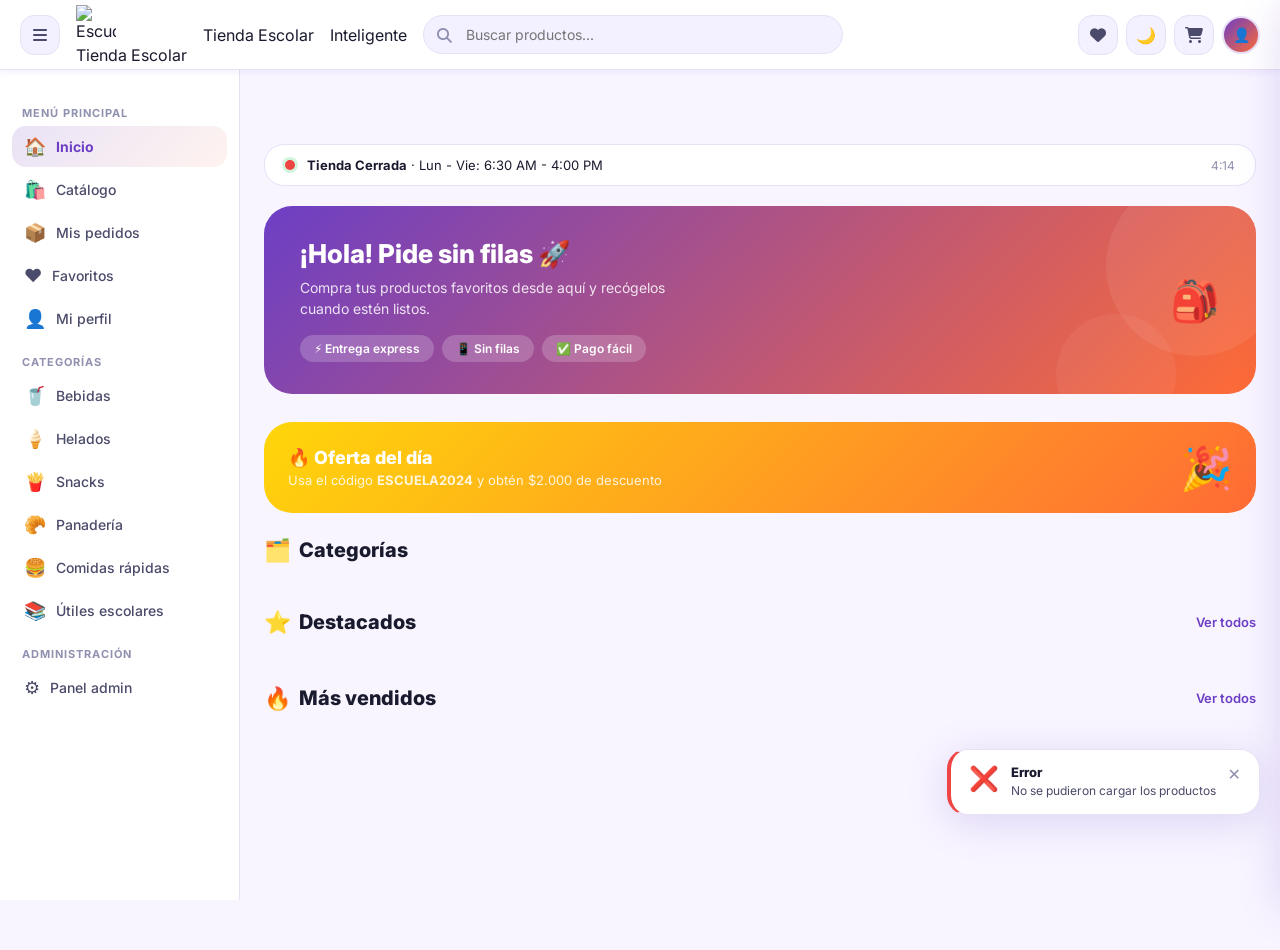
==== index.html @ 8b541bfa "logo" ====
<!DOCTYPE html>
<html lang="es" data-theme="light">
<head>
  <meta charset="UTF-8">
  <meta name="viewport" content="width=device-width, initial-scale=1.0, maximum-scale=1.0">
  <!-- Imagen del logo y el título en la página -->
  <div style="display: flex; align-items: center; gap: 10px;">
    <img src="https://encrypted-tbn0.gstatic.com/images?q=tbn:ANd9GcT8pItAChjYKH1X-4SoTIU0Hkp2IvSZKkjf7-BfWijtH3ApeYAh5SP6_Mg&s=10" alt="Logo Tienda Escolar Inteligente IUC" width="50" height="50">
    <h1>Tienda Escolar Inteligente</h1>
  </div>
  <meta name="description" content="Tienda escolar digital - Compra sin filas desde tu celular o computadora">
  <meta name="theme-color" content="#6c3fc5">
  <meta name="apple-mobile-web-app-capable" content="yes">
  <meta name="apple-mobile-web-app-status-bar-style" content="black-translucent">
  <!-- Fonts -->
  <link rel="preconnect" href="https://fonts.googleapis.com">
  <link href="https://fonts.googleapis.com/css2?family=Inter:wght@400;500;600;700;800;900&display=swap" rel="stylesheet">
  <!-- Icons -->
  <link rel="stylesheet" href="https://cdn.jsdelivr.net/npm/@fortawesome/fontawesome-free@6.4.0/css/all.min.css">
  <!-- Styles -->
  <link rel="stylesheet" href="css/style.css">
</head>
<body>

<!-- ===== TOPBAR ===== -->
<header class="topbar" id="topbar">
  <button class="btn-icon menu-btn" id="menuBtn" title="Menú" aria-label="Abrir menú">
    <i class="fas fa-bars"></i>
  </button>

 <div class="logo-container">
    <img src="img/escudo.png" alt="Escudo Instituto Universitario Manizales" class="logo-icon" style="width: 40px; height: 40px; object-fit: contain;">
    <span class="brand-title">Tienda Escolar</span>
</div>
      <div class="logo-text">Tienda Escolar</div>
      <div class="logo-sub">Inteligente</div>
    </div>
  </div>

  <div class="search-bar">
    <i class="fas fa-search search-icon"></i>
    <input type="text" id="searchInput" placeholder="Buscar productos..." autocomplete="off">
  </div>

  <div class="topbar-actions">
    <button class="btn-icon" id="favBtn" title="Favoritos" onclick="showSection('favorites')">
      <i class="fas fa-heart"></i>
    </button>
    <button class="btn-icon theme-toggle" id="themeToggle" title="Cambiar tema">
      <span class="theme-icon">🌙</span>
    </button>
    <button class="btn-icon cart-icon" id="cartBtn" title="Carrito">
      <i class="fas fa-shopping-cart"></i>
      <span class="badge" id="cartBadge" style="display:none">0</span>
    </button>
    <div class="user-avatar" id="userAvatar" onclick="showSection('profile')" title="Mi perfil">
      <span id="userAvatarText">👤</span>
    </div>
  </div>
</header>

<!-- ===== SIDEBAR ===== -->
<aside class="sidebar" id="sidebar">
  <div class="sidebar-section-title">Menú principal</div>

  <div class="sidebar-item active" data-section="home" onclick="showSection('home')">
    <span class="item-icon">🏠</span> Inicio
  </div>
  <div class="sidebar-item" data-section="catalog" onclick="showSection('catalog')">
    <span class="item-icon">🛍️</span> Catálogo
  </div>
  <div class="sidebar-item" data-section="orders" onclick="showSection('orders')">
    <span class="item-icon">📦</span> Mis pedidos
    <span class="item-count" id="ordersCount" style="display:none">0</span>
  </div>
  <div class="sidebar-item" data-section="favorites" onclick="showSection('favorites')">
    <span class="item-icon">❤️</span> Favoritos
  </div>
  <div class="sidebar-item" data-section="profile" onclick="showSection('profile')">
    <span class="item-icon">👤</span> Mi perfil
  </div>

  <div class="sidebar-section-title">Categorías</div>

  <div class="sidebar-item" onclick="filterByCategory('Bebidas')">
    <span class="item-icon">🥤</span> Bebidas
  </div>
  <div class="sidebar-item" onclick="filterByCategory('Helados')">
    <span class="item-icon">🍦</span> Helados
  </div>
  <div class="sidebar-item" onclick="filterByCategory('Snacks')">
    <span class="item-icon">🍟</span> Snacks
  </div>
  <div class="sidebar-item" onclick="filterByCategory('Panadería')">
    <span class="item-icon">🥐</span> Panadería
  </div>
  <div class="sidebar-item" onclick="filterByCategory('Comidas rápidas')">
    <span class="item-icon">🍔</span> Comidas rápidas
  </div>
  <div class="sidebar-item" onclick="filterByCategory('Útiles escolares')">
    <span class="item-icon">📚</span> Útiles escolares
  </div>

  <div class="sidebar-section-title">Administración</div>
  <div class="sidebar-item" onclick="window.open('admin.html','_blank')">
    <span class="item-icon">⚙️</span> Panel admin
  </div>
</aside>

<!-- ===== CART OVERLAY + DRAWER ===== -->
<div class="cart-overlay" id="cartOverlay" onclick="toggleCart(false)"></div>
<aside class="cart-drawer" id="cartDrawer">
  <div class="cart-header">
    <h2>🛒 Mi Carrito</h2>
    <button class="btn btn-ghost btn-sm" onclick="toggleCart(false)">✕</button>
  </div>
  <div class="cart-items-list" id="cartItemsList">
    <div class="empty-state" style="padding:40px 20px">
      <div class="empty-state-icon">🛒</div>
      <h3>Tu carrito está vacío</h3>
      <p>Agrega productos para comenzar</p>
    </div>
  </div>
  <div class="cart-footer">
    <div class="cart-coupon-row">
      <input type="text" id="couponInput" placeholder="Código de descuento..." maxlength="20">
      <button class="btn btn-outline btn-sm" onclick="applyCoupon()">Aplicar</button>
    </div>
    <div class="cart-totals" id="cartTotals">
      <div class="cart-total-row"><span>Subtotal</span><span id="cartSubtotal">$0</span></div>
      <div class="cart-total-row" id="discountRow" style="display:none; color:var(--success)"><span>Descuento</span><span id="cartDiscount">-$0</span></div>
      <div class="cart-total-row total"><span>Total</span><span id="cartTotal">$0</span></div>
    </div>
    <button class="btn btn-primary btn-full" id="checkoutBtn" onclick="openCheckout()" disabled>
      <i class="fas fa-lock"></i> Realizar pedido
    </button>
    <button class="btn btn-ghost btn-sm btn-full" style="margin-top:8px" onclick="clearCart()">
      Vaciar carrito
    </button>
  </div>
</aside>

<!-- ===== MAIN CONTENT ===== -->
<div class="app-layout">
  <main class="main-content" id="mainContent">

    <!-- ====== SECCIÓN: INICIO ====== -->
    <section class="page-section active" id="section-home">

      <!-- Store hours -->
      <div class="store-hours-bar" id="storeHoursBar">
        <div class="store-open-dot"></div>
        <div>
          <strong>Tienda Abierta</strong> · Lun - Vie: 6:30 AM - 4:00 PM
        </div>
        <div style="margin-left:auto; font-size:12px; color:var(--text-muted)" id="timeDisplay"></div>
      </div>

      <!-- Hero -->
      <div class="hero-banner">
        <div class="hero-text">
          <h1>¡Hola! Pide sin filas 🚀</h1>
          <p>Compra tus productos favoritos desde aquí y recógelos cuando estén listos.</p>
          <div class="hero-store-info">
            <div class="hero-chip">⚡ Entrega express</div>
            <div class="hero-chip">📱 Sin filas</div>
            <div class="hero-chip">✅ Pago fácil</div>
          </div>
        </div>
        <div class="hero-emoji">🎒</div>
      </div>

      <!-- Promo Banner -->
      <div class="promo-banner" id="promoBanner">
        <div class="promo-text">
          <h3>🔥 Oferta del día</h3>
          <p>Usa el código <strong>ESCUELA2024</strong> y obtén $2.000 de descuento</p>
        </div>
        <div class="promo-emoji">🎉</div>
      </div>

      <!-- Categorías rápidas -->
      <div class="section-header">
        <h2 class="section-title"><span>🗂️</span> Categorías</h2>
      </div>
      <div class="categories-scroll" id="homeCategories"></div>

      <!-- Destacados -->
      <div class="section-header">
        <h2 class="section-title"><span>⭐</span> Destacados</h2>
        <span class="section-link" onclick="showSection('catalog')">Ver todos</span>
      </div>
      <div class="products-grid" id="featuredGrid"></div>

      <!-- Más vendidos -->
      <div class="section-header">
        <h2 class="section-title"><span>🔥</span> Más vendidos</h2>
        <span class="section-link" onclick="showSection('catalog')">Ver todos</span>
      </div>
      <div class="products-grid" id="topSalesGrid"></div>

    </section>

    <!-- ====== SECCIÓN: CATÁLOGO ====== -->
    <section class="page-section" id="section-catalog">
      <div class="section-header">
        <h2 class="section-title"><span>🛍️</span> Todos los productos</h2>
        <select id="sortSelect" class="form-control" style="width:auto;font-size:13px;padding:7px 12px">
          <option value="default">Ordenar por</option>
          <option value="price-asc">Precio: menor a mayor</option>
          <option value="price-desc">Precio: mayor a menor</option>
          <option value="rating">Mejor valorados</option>
          <option value="sales">Más vendidos</option>
        </select>
      </div>
      <div class="categories-scroll" id="catalogCategories"></div>
      <div class="products-grid" id="catalogGrid"></div>
      <div id="catalogEmpty" style="display:none">
        <div class="empty-state">
          <div class="empty-state-icon">🔍</div>
          <h3>No se encontraron productos</h3>
          <p>Intenta con otra búsqueda o categoría</p>
        </div>
      </div>
    </section>

    <!-- ====== SECCIÓN: MIS PEDIDOS ====== -->
    <section class="page-section" id="section-orders">
      <div class="section-header">
        <h2 class="section-title"><span>📦</span> Mis pedidos</h2>
        <button class="btn btn-ghost btn-sm" onclick="loadOrders()">
          <i class="fas fa-sync-alt"></i> Actualizar
        </button>
      </div>
      <div class="tabs">
        <button class="tab-btn active" data-filter="all" onclick="filterOrders('all', this)">Todos</button>
        <button class="tab-btn" data-filter="received" onclick="filterOrders('received', this)">Recibidos</button>
        <button class="tab-btn" data-filter="preparing" onclick="filterOrders('preparing', this)">Preparando</button>
        <button class="tab-btn" data-filter="ready" onclick="filterOrders('ready', this)">Listos</button>
        <button class="tab-btn" data-filter="delivered" onclick="filterOrders('delivered', this)">Entregados</button>
      </div>
      <div id="ordersList"></div>
    </section>

    <!-- ====== SECCIÓN: FAVORITOS ====== -->
    <section class="page-section" id="section-favorites">
      <div class="section-header">
        <h2 class="section-title"><span>❤️</span> Mis favoritos</h2>
      </div>
      <div class="products-grid" id="favoritesGrid"></div>
      <div id="favoritesEmpty" style="display:none">
        <div class="empty-state">
          <div class="empty-state-icon">💔</div>
          <h3>Sin favoritos aún</h3>
          <p>Toca el ❤️ en los productos para guardarlos</p>
        </div>
      </div>
    </section>

    <!-- ====== SECCIÓN: PERFIL ====== -->
    <section class="page-section" id="section-profile">
      <div style="max-width:500px;margin:0 auto">
        <div style="text-align:center;padding:32px 0 24px">
          <div style="width:80px;height:80px;border-radius:50%;background:linear-gradient(135deg,var(--primary),var(--secondary));display:flex;align-items:center;justify-content:center;font-size:36px;margin:0 auto 16px;box-shadow:var(--shadow-lg)">
            <span id="profileAvatarBig">👤</span>
          </div>
          <h2 id="profileName" style="font-size:22px;font-weight:800;margin-bottom:4px">Usuario</h2>
          <p id="profileEmail" style="color:var(--text-muted);font-size:14px">usuario@colegio.edu.co</p>
          <div style="display:flex;gap:8px;justify-content:center;margin-top:12px">
            <div style="background:var(--bg-card);border:1.5px solid var(--border);border-radius:var(--radius-md);padding:10px 20px;text-align:center">
              <div style="font-size:20px;font-weight:800;color:var(--primary)" id="profileTotalOrders">0</div>
              <div style="font-size:11px;color:var(--text-muted)">Pedidos</div>
            </div>
            <div style="background:var(--bg-card);border:1.5px solid var(--border);border-radius:var(--radius-md);padding:10px 20px;text-align:center">
              <div style="font-size:20px;font-weight:800;color:var(--secondary)" id="profileFavCount">0</div>
              <div style="font-size:11px;color:var(--text-muted)">Favoritos</div>
            </div>
          </div>
        </div>

        <div style="background:var(--bg-card);border:1.5px solid var(--border);border-radius:var(--radius-lg);padding:20px;margin-bottom:16px">
          <h3 style="font-size:15px;font-weight:700;margin-bottom:16px">✏️ Editar perfil</h3>
          <div class="form-group">
            <label class="form-label">Nombre completo</label>
            <input class="form-control" id="editName" type="text" placeholder="Tu nombre">
          </div>
          <div class="form-group">
            <label class="form-label">Correo electrónico</label>
            <input class="form-control" id="editEmail" type="email" placeholder="correo@colegio.edu.co">
          </div>
          <div class="form-group">
            <label class="form-label">ID Estudiantil</label>
            <input class="form-control" id="editStudentId" type="text" placeholder="Número de identificación">
          </div>
          <button class="btn btn-primary btn-full" onclick="saveProfile()">Guardar cambios</button>
        </div>

        <button class="btn btn-ghost btn-full" onclick="openLogin()">
          <i class="fas fa-sign-in-alt"></i> Iniciar sesión / Registrarse
        </button>
      </div>
    </section>

  </main>
</div>

<!-- ===== BOTTOM NAVIGATION ===== -->
<nav class="bottom-nav">
  <div class="bottom-nav-inner">
    <div class="bottom-nav-item active" data-section="home" onclick="showSection('home')">
      <span class="bottom-nav-icon">🏠</span>
      <span class="bottom-nav-label">Inicio</span>
    </div>
    <div class="bottom-nav-item" data-section="catalog" onclick="showSection('catalog')">
      <span class="bottom-nav-icon">🛍️</span>
      <span class="bottom-nav-label">Catálogo</span>
    </div>
    <div class="bottom-nav-item" onclick="toggleCart(true)" style="position:relative">
      <span class="bottom-nav-icon">🛒</span>
      <span class="bottom-nav-label">Carrito</span>
      <span class="bottom-nav-badge" id="bottomCartBadge" style="display:none">0</span>
    </div>
    <div class="bottom-nav-item" data-section="orders" onclick="showSection('orders')">
      <span class="bottom-nav-icon">📦</span>
      <span class="bottom-nav-label">Pedidos</span>
    </div>
    <div class="bottom-nav-item" data-section="profile" onclick="showSection('profile')">
      <span class="bottom-nav-icon">👤</span>
      <span class="bottom-nav-label">Perfil</span>
    </div>
  </div>
</nav>

<!-- ===== MODAL: DETALLE DE PRODUCTO ===== -->
<div class="modal-overlay" id="productModal">
  <div class="modal" id="productModalContent">
    <div class="modal-header">
      <div></div>
      <button class="btn btn-ghost btn-sm" onclick="closeProductModal()">✕</button>
    </div>
    <div class="modal-body">
      <div class="product-detail-img" id="modalProductImg"></div>
      <div style="display:flex;align-items:center;justify-content:space-between;margin-bottom:6px">
        <span id="modalSubcat" style="font-size:11px;font-weight:700;color:var(--primary);text-transform:uppercase;letter-spacing:0.5px"></span>
        <div class="product-rating">
          <span class="stars" id="modalStars"></span>
          <span class="rating-num" id="modalRatingNum"></span>
        </div>
      </div>
      <h2 id="modalProductName" style="font-size:22px;font-weight:800;margin-bottom:8px"></h2>
      <p id="modalProductDesc" style="color:var(--text-secondary);font-size:14px;line-height:1.5;margin-bottom:12px"></p>
      <div style="display:flex;align-items:center;justify-content:space-between;margin-bottom:12px">
        <span id="modalProductPrice" style="font-size:26px;font-weight:800;color:var(--primary)"></span>
        <span id="modalStockInfo" style="font-size:12px;color:var(--text-muted)"></span>
      </div>
      <!-- Comentarios / valoración -->
      <div style="background:var(--bg-input);border-radius:var(--radius-md);padding:12px;margin-bottom:16px">
        <div style="font-size:12px;font-weight:700;color:var(--text-secondary);margin-bottom:8px">⭐ Valoraciones de clientes</div>
        <div id="modalReviews" style="font-size:12px;color:var(--text-muted)">Cargando reseñas...</div>
      </div>
      <div class="qty-control-lg">
        <button class="qty-btn-lg" onclick="changeModalQty(-1)">−</button>
        <span class="qty-display" id="modalQty">1</span>
        <button class="qty-btn-lg" onclick="changeModalQty(1)">+</button>
      </div>
      <div style="display:flex;gap:10px">
        <button class="btn btn-outline" id="modalFavBtn" onclick="toggleFavModal()">❤️ Favorito</button>
        <button class="btn btn-primary" style="flex:1" id="modalAddBtn" onclick="addToCartFromModal()">
          <i class="fas fa-cart-plus"></i> Agregar al carrito
        </button>
      </div>
    </div>
  </div>
</div>

<!-- ===== MODAL: CHECKOUT ===== -->
<div class="modal-overlay" id="checkoutModal">
  <div class="modal">
    <div class="modal-header">
      <h2>🧾 Realizar pedido</h2>
      <button class="btn btn-ghost btn-sm" onclick="closeModal('checkoutModal')">✕</button>
    </div>
    <div class="modal-body">
      <div id="checkoutStep1">
        <h3 style="font-size:15px;font-weight:700;margin-bottom:14px">📋 Resumen del pedido</h3>
        <div id="checkoutItemsPreview" style="background:var(--bg-input);border-radius:var(--radius-md);padding:14px;margin-bottom:14px;font-size:13px"></div>
        <div style="display:flex;justify-content:space-between;font-size:16px;font-weight:800;margin-bottom:14px">
          <span>Total a pagar:</span>
          <span style="color:var(--primary)" id="checkoutTotal"></span>
        </div>
        <div class="form-group">
          <label class="form-label">📝 Notas adicionales (opcional)</label>
          <textarea class="form-control" id="orderNotes" rows="2" placeholder="Ej: Sin salsa, por favor..."></textarea>
        </div>
        <h3 style="font-size:15px;font-weight:700;margin:14px 0 10px">💳 Método de pago</h3>
        <div class="payment-methods" id="paymentMethods">
          <button class="payment-method-btn active" data-method="qr-nequi" onclick="selectPayment(this)">📱 Nequi</button>
          <button class="payment-method-btn" data-method="qr-daviplata" onclick="selectPayment(this)">💜 Daviplata</button>
          <button class="payment-method-btn" data-method="qr-bancolombia" onclick="selectPayment(this)">🟡 Bancolombia</button>
          <button class="payment-method-btn" data-method="efectivo" onclick="selectPayment(this)">💵 Efectivo</button>
        </div>
        <button class="btn btn-primary btn-full" style="margin-top:16px" onclick="goToPayment()">
          Continuar al pago <i class="fas fa-arrow-right"></i>
        </button>
      </div>

      <!-- PASO 2: QR + COMPROBANTE AUTOMÁTICO -->
      <div id="checkoutStep2" style="display:none">
        <div class="qr-container">
          <h3 style="font-size:17px;font-weight:800;margin-bottom:4px">🏪 Tienda Escolar Inteligente</h3>
          <p style="font-size:13px;color:var(--text-muted);margin-bottom:10px">Escanea el código para pagar</p>

          <!-- QR -->
          <div class="qr-code-placeholder" id="qrCodeDisplay"></div>
          <div id="qrPaymentName" style="font-size:15px;font-weight:800;color:var(--primary);margin:6px 0 2px"></div>
          <div id="qrTotalDisplay" style="font-size:26px;font-weight:900;color:var(--text-primary);margin-bottom:10px"></div>

          <!-- Instrucciones paso a paso -->
          <div style="background:var(--bg-input);border-radius:var(--radius-md);padding:12px 14px;font-size:12px;color:var(--text-secondary);margin-bottom:14px;text-align:left;line-height:1.8">
            <strong style="color:var(--text-primary)">¿Cómo pagar?</strong><br>
            <span style="color:var(--primary)">①</span> Abre tu app (Nequi / Daviplata / Bancolombia)<br>
            <span style="color:var(--primary)">②</span> Escanea el QR y confirma el valor exacto<br>
            <span style="color:var(--primary)">③</span> Haz clic en <strong>"Generar comprobante"</strong> abajo<br>
            <span style="color:var(--primary)">④</span> Descarga o muéstrale el comprobante al vendedor
          </div>

          <!-- Área del comprobante generado -->
          <div id="voucherArea" style="display:none;margin-bottom:14px">
            <div style="font-size:12px;font-weight:700;color:var(--text-secondary);margin-bottom:8px;text-align:left">
              📄 Tu comprobante de pago:
            </div>
            <canvas id="voucherCanvas" style="width:100%;border-radius:12px;border:2px solid var(--primary);box-shadow:var(--shadow-md)"></canvas>
            <div style="display:flex;gap:8px;margin-top:10px">
              <button class="btn btn-outline btn-sm" style="flex:1" onclick="downloadVoucher()">
                ⬇️ Descargar
              </button>
              <button class="btn btn-ghost btn-sm" style="flex:1" onclick="shareVoucher()">
                📤 Compartir
              </button>
            </div>
            <!-- Check verde de comprobante listo -->
            <div style="background:#d4edda;border-radius:var(--radius-md);padding:10px 14px;margin-top:10px;display:flex;align-items:center;gap:8px;font-size:13px;font-weight:700;color:#155724">
              ✅ Comprobante generado y enviado al administrador
            </div>
          </div>

          <!-- Botón generar comprobante -->
          <button class="btn btn-secondary btn-full" id="generateVoucherBtn" onclick="generateVoucher()" style="margin-bottom:10px">
            🧾 Generar comprobante de pago
          </button>

          <!-- Opción: subir imagen propia -->
          <details style="font-size:12px;color:var(--text-muted);margin-bottom:4px">
            <summary style="cursor:pointer;font-weight:600;color:var(--text-secondary)">📷 ¿Prefieres subir tu propio comprobante?</summary>
            <div style="margin-top:8px">
              <input type="file" class="form-control" id="paymentProofFile" accept="image/*" style="font-size:12px" onchange="previewUploadedProof(this)">
              <div id="uploadedProofPreview" style="margin-top:8px;display:none">
                <img id="uploadedProofImg" style="width:100%;border-radius:8px;border:1.5px solid var(--border)" alt="Comprobante">
              </div>
            </div>
          </details>
        </div>

        <div style="display:flex;gap:10px;margin-top:6px">
          <button class="btn btn-ghost" onclick="backToStep1()">← Volver</button>
          <button class="btn btn-primary" style="flex:1" id="confirmOrderBtn" onclick="placeOrder()">
            ✅ Confirmar pedido
          </button>
        </div>
      </div>
    </div>
  </div>
</div>

<!-- ===== MODAL: PEDIDO CONFIRMADO ===== -->
<div class="modal-overlay" id="orderConfirmedModal">
  <div class="modal">
    <div class="modal-body" style="text-align:center;padding:36px 24px">
      <div style="font-size:70px;margin-bottom:16px;animation:float 3s ease-in-out infinite">🎉</div>
      <h2 style="font-size:24px;font-weight:900;margin-bottom:8px">¡Pedido realizado!</h2>
      <p style="color:var(--text-secondary);margin-bottom:20px;line-height:1.5">
        Tu pedido ha sido recibido. Te avisaremos cuando esté listo.
      </p>
      <div style="background:linear-gradient(135deg,var(--primary),var(--secondary));color:white;border-radius:var(--radius-lg);padding:20px;margin-bottom:20px">
        <div style="font-size:12px;opacity:0.8;margin-bottom:4px">Número de pedido</div>
        <div style="font-size:28px;font-weight:900" id="confirmedOrderNum">#0001</div>
        <div style="font-size:13px;opacity:0.85;margin-top:8px" id="confirmedOrderTime">Tiempo estimado: 15 min</div>
      </div>
      <div class="order-status-bar">
        <div class="status-step active">
          <div class="step-dot">🟡</div>
          <div class="step-label">Recibido</div>
        </div>
        <div class="status-step">
          <div class="step-dot">🟠</div>
          <div class="step-label">Preparando</div>
        </div>
        <div class="status-step">
          <div class="step-dot">🟢</div>
          <div class="step-label">Listo</div>
        </div>
        <div class="status-step">
          <div class="step-dot">✅</div>
          <div class="step-label">Entregado</div>
        </div>
      </div>
      <button class="btn btn-primary btn-full" onclick="closeModal('orderConfirmedModal'); showSection('orders')">
        Ver mis pedidos
      </button>
    </div>
  </div>
</div>

<!-- ===== MODAL: LOGIN ===== -->
<div class="modal-overlay" id="loginModal">
  <div class="modal">
    <div class="modal-header">
      <h2>🔐 Iniciar sesión</h2>
      <button class="btn btn-ghost btn-sm" onclick="closeModal('loginModal')">✕</button>
    </div>
    <div class="modal-body">
      <div class="tabs">
        <button class="tab-btn active" onclick="switchLoginTab('login', this)">Iniciar sesión</button>
        <button class="tab-btn" onclick="switchLoginTab('register', this)">Registrarse</button>
      </div>

      <div id="loginForm">
        <form onsubmit="event.preventDefault(); doLogin()">
        <div class="form-group">
          <label class="form-label">📧 Correo electrónico</label>
          <input class="form-control" id="loginEmail" type="email" placeholder="correo@colegio.edu.co" autocomplete="email">
        </div>
        <div class="form-group">
          <label class="form-label">🔑 Contraseña</label>
          <input class="form-control" id="loginPassword" type="password" placeholder="••••••••" autocomplete="current-password">
        </div>
        <button type="submit" class="btn btn-primary btn-full" style="margin-bottom:10px">
          <i class="fas fa-sign-in-alt"></i> Ingresar
        </button>
        <button class="btn btn-ghost btn-full" onclick="loginWithGoogle()">
          <span>🌐</span> Continuar con Google
        </button>
        <div style="text-align:center;margin-top:10px;font-size:13px;color:var(--text-muted)">
          <span onclick="showForgotPassword()" style="cursor:pointer;color:var(--primary)">¿Olvidaste tu contraseña?</span>
        </div>
        </form>
      </div>

      <div id="registerForm" style="display:none">
        <form onsubmit="event.preventDefault(); doRegister()">
        <div class="form-group">
          <label class="form-label">👤 Nombre completo</label>
          <input class="form-control" id="regName" type="text" placeholder="Tu nombre completo" autocomplete="name">
        </div>
        <div class="form-group">
          <label class="form-label">📧 Correo electrónico</label>
          <input class="form-control" id="regEmail" type="email" placeholder="correo@colegio.edu.co" autocomplete="email">
        </div>
        <div class="form-group">
          <label class="form-label">🆔 ID Estudiantil</label>
          <input class="form-control" id="regStudentId" type="text" placeholder="Número de identificación" autocomplete="off">
        </div>
        <div class="form-group">
          <label class="form-label">🎭 Rol</label>
          <select class="form-control" id="regRole">
            <option value="student">Estudiante</option>
            <option value="teacher">Profesor</option>
            <option value="staff">Personal</option>
          </select>
        </div>
        <div class="form-group">
          <label class="form-label">🔑 Contraseña</label>
          <input class="form-control" id="regPassword" type="password" placeholder="Mínimo 6 caracteres" autocomplete="new-password">
        </div>
        <button type="submit" class="btn btn-secondary btn-full">
          <i class="fas fa-user-plus"></i> Crear cuenta
        </button>
        </form>
      </div>
    </div>
  </div>
</div>

<!-- ===== MODAL: NOTIFICACIÓN PEDIDO LISTO ===== -->
<div class="modal-overlay" id="orderReadyModal">
  <div class="modal" style="background:transparent;box-shadow:none;max-width:360px">
    <div class="notif-order-modal order-ready-pulse">
      <div class="notif-icon">🎉</div>
      <h2>¡Tu pedido está listo!</h2>
      <p id="orderReadyMessage">Hola. Tu pedido ya está listo para recoger en la tienda escolar. ¡Gracias por tu compra!</p>
      <button class="btn" style="background:white;color:var(--primary);font-weight:800;width:100%" onclick="closeModal('orderReadyModal')">
        ¡Entendido! 🚀
      </button>
    </div>
  </div>
</div>

<!-- ===== TOAST CONTAINER ===== -->
<div class="toast-container" id="toastContainer"></div>

<!-- Canvas oculto para generar comprobante -->
<canvas id="hiddenVoucherCanvas" style="display:none"></canvas>

<!-- ===== SCRIPTS ===== -->
<script src="js/app.js"></script>
</body>
</html>
---- css/style.css ----
/* ===== TIENDA ESCOLAR INTELIGENTE - ESTILOS PRINCIPALES ===== */

/* --- Variables CSS (Tema Claro) --- */
:root {
  --primary: #6c3fc5;
  --primary-dark: #5229a3;
  --primary-light: #9b6ee8;
  --secondary: #ff6b35;
  --secondary-dark: #e55a25;
  --accent: #ffd60a;
  --success: #22c55e;
  --warning: #f59e0b;
  --danger: #ef4444;
  --info: #3b82f6;

  --bg: #f8f5ff;
  --bg-card: #ffffff;
  --bg-nav: #ffffff;
  --bg-sidebar: #ffffff;
  --bg-input: #f3f0ff;
  --bg-modal: rgba(0,0,0,0.6);

  --text-primary: #1a1a2e;
  --text-secondary: #4a4a6a;
  --text-muted: #9090b0;
  --text-on-primary: #ffffff;

  --border: #e8e0f5;
  --border-strong: #c4b5e8;

  --shadow-sm: 0 2px 8px rgba(108,63,197,0.08);
  --shadow-md: 0 4px 20px rgba(108,63,197,0.12);
  --shadow-lg: 0 8px 40px rgba(108,63,197,0.18);

  --radius-sm: 8px;
  --radius-md: 14px;
  --radius-lg: 20px;
  --radius-xl: 28px;
  --radius-full: 9999px;

  --nav-height: 70px;
  --bottom-nav-height: 65px;
  --transition: all 0.25s cubic-bezier(0.4, 0, 0.2, 1);
}

/* --- Tema Oscuro --- */
[data-theme="dark"] {
  --bg: #0f0e1a;
  --bg-card: #1a1830;
  --bg-nav: #13122a;
  --bg-sidebar: #13122a;
  --bg-input: #231f3a;

  --text-primary: #f0edff;
  --text-secondary: #b8b0d8;
  --text-muted: #7070a0;

  --border: #2d2850;
  --border-strong: #4a4080;

  --shadow-sm: 0 2px 8px rgba(0,0,0,0.3);
  --shadow-md: 0 4px 20px rgba(0,0,0,0.4);
  --shadow-lg: 0 8px 40px rgba(0,0,0,0.5);
}

/* --- Reset & Base --- */
*, *::before, *::after { box-sizing: border-box; margin: 0; padding: 0; }

html { scroll-behavior: smooth; font-size: 16px; }

body {
  font-family: 'Inter', system-ui, -apple-system, sans-serif;
  background: var(--bg);
  color: var(--text-primary);
  min-height: 100vh;
  transition: background 0.3s, color 0.3s;
  overflow-x: hidden;
}

a { text-decoration: none; color: inherit; }
button { cursor: pointer; border: none; font-family: inherit; }
input, textarea, select { font-family: inherit; }
img { max-width: 100%; display: block; }
ul { list-style: none; }

/* --- Scrollbar --- */
::-webkit-scrollbar { width: 6px; height: 6px; }
::-webkit-scrollbar-track { background: var(--bg); }
::-webkit-scrollbar-thumb { background: var(--primary-light); border-radius: 10px; }

/* --- Topbar / Navbar --- */
.topbar {
  position: fixed;
  top: 0; left: 0; right: 0;
  height: var(--nav-height);
  background: var(--bg-nav);
  border-bottom: 1px solid var(--border);
  display: flex;
  align-items: center;
  padding: 0 20px;
  gap: 16px;
  z-index: 1000;
  box-shadow: var(--shadow-sm);
  transition: var(--transition);
}

.topbar-logo {
  display: flex;
  align-items: center;
  gap: 10px;
  flex-shrink: 0;
}

.topbar-logo .logo-icon {
  width: 40px;
  height: 40px;
  flex-shrink: 0;
  display: flex;
  align-items: center;
  justify-content: center;
  overflow: hidden;
}

.topbar-logo .logo-icon img {
  width: 100%;
  height: 100%;
  object-fit: contain;
  display: block;
}
.topbar-logo .logo-text {
  font-size: 16px;
  font-weight: 800;
  background: linear-gradient(135deg, var(--primary), var(--secondary));
  -webkit-background-clip: text;
  -webkit-text-fill-color: transparent;
  background-clip: text;
  line-height: 1.2;
}
.topbar-logo .logo-sub {
  font-size: 10px;
  color: var(--text-muted);
  font-weight: 500;
}

.search-bar {
  flex: 1;
  max-width: 420px;
  position: relative;
}
.search-bar input {
  width: 100%;
  padding: 10px 16px 10px 42px;
  border-radius: var(--radius-full);
  border: 1.5px solid var(--border);
  background: var(--bg-input);
  color: var(--text-primary);
  font-size: 14px;
  transition: var(--transition);
  outline: none;
}
.search-bar input:focus {
  border-color: var(--primary);
  box-shadow: 0 0 0 3px rgba(108,63,197,0.12);
}
.search-bar .search-icon {
  position: absolute;
  left: 14px; top: 50%;
  transform: translateY(-50%);
  color: var(--text-muted);
  font-size: 15px;
  pointer-events: none;
}

.topbar-actions {
  display: flex;
  align-items: center;
  gap: 8px;
  margin-left: auto;
  flex-shrink: 0;
}

.btn-icon {
  width: 40px; height: 40px;
  border-radius: var(--radius-md);
  background: var(--bg-input);
  border: 1.5px solid var(--border);
  display: flex; align-items: center; justify-content: center;
  font-size: 16px;
  color: var(--text-secondary);
  transition: var(--transition);
  position: relative;
}
.btn-icon:hover {
  background: var(--primary);
  color: white;
  border-color: var(--primary);
  transform: translateY(-1px);
}

.badge {
  position: absolute;
  top: -4px; right: -4px;
  background: var(--secondary);
  color: white;
  font-size: 10px;
  font-weight: 700;
  min-width: 18px; height: 18px;
  border-radius: var(--radius-full);
  display: flex; align-items: center; justify-content: center;
  border: 2px solid var(--bg-nav);
}

.user-avatar {
  width: 38px; height: 38px;
  border-radius: var(--radius-full);
  background: linear-gradient(135deg, var(--primary), var(--secondary));
  display: flex; align-items: center; justify-content: center;
  color: white;
  font-weight: 700;
  font-size: 14px;
  cursor: pointer;
  flex-shrink: 0;
  border: 2px solid var(--border);
  transition: var(--transition);
}
.user-avatar:hover { transform: scale(1.05); box-shadow: var(--shadow-md); }

/* --- Layout Principal --- */
.app-layout {
  display: flex;
  min-height: 100vh;
  padding-top: var(--nav-height);
}

.sidebar {
  width: 240px;
  flex-shrink: 0;
  background: var(--bg-sidebar);
  border-right: 1px solid var(--border);
  position: fixed;
  top: var(--nav-height);
  left: 0;
  bottom: 0;
  overflow-y: auto;
  padding: 20px 12px;
  transition: var(--transition);
  z-index: 900;
}

.sidebar-section-title {
  font-size: 11px;
  font-weight: 700;
  text-transform: uppercase;
  letter-spacing: 1px;
  color: var(--text-muted);
  padding: 8px 10px 6px;
  margin-top: 8px;
}

.sidebar-item {
  display: flex;
  align-items: center;
  gap: 10px;
  padding: 10px 12px;
  border-radius: var(--radius-md);
  font-size: 14px;
  font-weight: 500;
  color: var(--text-secondary);
  transition: var(--transition);
  cursor: pointer;
  margin-bottom: 2px;
  white-space: nowrap;
  overflow: hidden;
}
.sidebar-item:hover {
  background: var(--bg-input);
  color: var(--primary);
}
.sidebar-item.active {
  background: linear-gradient(135deg, rgba(108,63,197,0.15), rgba(255,107,53,0.08));
  color: var(--primary);
  font-weight: 700;
}
.sidebar-item .item-icon { font-size: 18px; flex-shrink: 0; }
.sidebar-item .item-count {
  margin-left: auto;
  background: var(--primary);
  color: white;
  font-size: 11px;
  font-weight: 700;
  padding: 2px 7px;
  border-radius: var(--radius-full);
}

/* --- Contenido principal --- */
.main-content {
  flex: 1;
  margin-left: 240px;
  padding: 24px 24px calc(24px + var(--bottom-nav-height)) 24px;
  min-width: 0;
}

/* --- Hero Banner --- */
.hero-banner {
  background: linear-gradient(135deg, var(--primary) 0%, var(--secondary) 100%);
  border-radius: var(--radius-xl);
  padding: 32px 36px;
  color: white;
  display: flex;
  align-items: center;
  justify-content: space-between;
  margin-bottom: 28px;
  overflow: hidden;
  position: relative;
}
.hero-banner::before {
  content: '';
  position: absolute;
  top: -30px; right: -30px;
  width: 180px; height: 180px;
  background: rgba(255,255,255,0.07);
  border-radius: 50%;
}
.hero-banner::after {
  content: '';
  position: absolute;
  bottom: -40px; right: 80px;
  width: 120px; height: 120px;
  background: rgba(255,255,255,0.05);
  border-radius: 50%;
}
.hero-text h1 {
  font-size: 26px;
  font-weight: 800;
  margin-bottom: 8px;
  line-height: 1.2;
}
.hero-text p {
  font-size: 14px;
  opacity: 0.85;
  max-width: 380px;
  line-height: 1.5;
}
.hero-store-info {
  display: flex;
  gap: 8px;
  margin-top: 16px;
  flex-wrap: wrap;
}
.hero-chip {
  background: rgba(255,255,255,0.2);
  backdrop-filter: blur(10px);
  padding: 6px 14px;
  border-radius: var(--radius-full);
  font-size: 12px;
  font-weight: 600;
  display: flex; align-items: center; gap: 5px;
}
.hero-emoji { font-size: 40px; z-index: 1; }

/* --- Section Titles --- */
.section-header {
  display: flex;
  align-items: center;
  justify-content: space-between;
  margin-bottom: 18px;
}
.section-title {
  font-size: 20px;
  font-weight: 800;
  color: var(--text-primary);
  display: flex; align-items: center; gap: 8px;
}
.section-title span { font-size: 22px; }
.section-link {
  font-size: 13px;
  font-weight: 600;
  color: var(--primary);
  cursor: pointer;
  transition: var(--transition);
}
.section-link:hover { color: var(--primary-dark); }

/* --- Category Chips --- */
.categories-scroll {
  display: flex;
  gap: 10px;
  overflow-x: auto;
  padding-bottom: 4px;
  margin-bottom: 24px;
  scrollbar-width: none;
}
.categories-scroll::-webkit-scrollbar { display: none; }

.cat-chip {
  display: flex;
  align-items: center;
  gap: 7px;
  padding: 8px 18px;
  border-radius: var(--radius-full);
  font-size: 13px;
  font-weight: 600;
  background: var(--bg-card);
  border: 1.5px solid var(--border);
  color: var(--text-secondary);
  cursor: pointer;
  white-space: nowrap;
  transition: var(--transition);
  flex-shrink: 0;
}
.cat-chip:hover {
  border-color: var(--primary);
  color: var(--primary);
  transform: translateY(-1px);
  box-shadow: var(--shadow-sm);
}
.cat-chip.active {
  background: var(--primary);
  color: white;
  border-color: var(--primary);
  box-shadow: 0 4px 15px rgba(108,63,197,0.3);
}
.cat-chip .cat-icon { font-size: 16px; }

/* --- Products Grid --- */
.products-grid {
  display: grid;
  grid-template-columns: repeat(auto-fill, minmax(200px, 1fr));
  gap: 18px;
  margin-bottom: 32px;
}

.product-card {
  background: var(--bg-card);
  border-radius: var(--radius-lg);
  border: 1.5px solid var(--border);
  overflow: hidden;
  transition: var(--transition);
  cursor: pointer;
  position: relative;
  display: flex;
  flex-direction: column;
}
.product-card:hover {
  transform: translateY(-4px);
  box-shadow: var(--shadow-lg);
  border-color: var(--primary-light);
}

.product-img {
  height: 140px;
  display: flex;
  align-items: center;
  justify-content: center;
  font-size: 56px;
  position: relative;
  overflow: hidden;
}
.product-img::before {
  content: '';
  position: absolute;
  inset: 0;
  opacity: 0.15;
}

.product-fav-btn {
  position: absolute;
  top: 8px; right: 8px;
  width: 30px; height: 30px;
  border-radius: 50%;
  background: rgba(255,255,255,0.9);
  display: flex; align-items: center; justify-content: center;
  font-size: 14px;
  border: none;
  cursor: pointer;
  transition: var(--transition);
  box-shadow: var(--shadow-sm);
}
.product-fav-btn:hover { transform: scale(1.1); }
.product-fav-btn.active { background: #fee; color: var(--danger); }

.product-badge {
  position: absolute;
  top: 8px; left: 8px;
  padding: 3px 8px;
  border-radius: var(--radius-full);
  font-size: 10px;
  font-weight: 700;
  text-transform: uppercase;
}
.badge-featured { background: var(--accent); color: #333; }
.badge-sold-out { background: var(--danger); color: white; }
.badge-promo { background: var(--success); color: white; }

.product-body {
  padding: 14px;
  flex: 1;
  display: flex;
  flex-direction: column;
}
.product-subcategory {
  font-size: 10px;
  font-weight: 600;
  color: var(--primary);
  text-transform: uppercase;
  letter-spacing: 0.5px;
  margin-bottom: 4px;
}
.product-name {
  font-size: 14px;
  font-weight: 700;
  color: var(--text-primary);
  margin-bottom: 4px;
  line-height: 1.3;
}
.product-desc {
  font-size: 12px;
  color: var(--text-muted);
  line-height: 1.4;
  flex: 1;
  margin-bottom: 10px;
  display: -webkit-box;
  -webkit-line-clamp: 2;
  -webkit-box-orient: vertical;
  overflow: hidden;
}

.product-rating {
  display: flex;
  align-items: center;
  gap: 4px;
  margin-bottom: 10px;
}
.stars { color: var(--accent); font-size: 11px; }
.rating-num { font-size: 11px; color: var(--text-muted); font-weight: 500; }

.product-footer {
  display: flex;
  align-items: center;
  justify-content: space-between;
}
.product-price {
  font-size: 17px;
  font-weight: 800;
  color: var(--primary);
}
.product-price .currency { font-size: 12px; font-weight: 600; opacity: 0.7; margin-right: 1px; }

.btn-add-cart {
  width: 34px; height: 34px;
  border-radius: var(--radius-md);
  background: var(--primary);
  color: white;
  display: flex; align-items: center; justify-content: center;
  font-size: 18px;
  font-weight: 700;
  transition: var(--transition);
  border: none;
}
.btn-add-cart:hover {
  background: var(--primary-dark);
  transform: scale(1.05);
  box-shadow: 0 4px 12px rgba(108,63,197,0.3);
}
.btn-add-cart:disabled {
  background: var(--text-muted);
  cursor: not-allowed;
  transform: none;
}

/* --- Cart Sidebar (drawer) --- */
.cart-overlay {
  position: fixed;
  inset: 0;
  background: var(--bg-modal);
  z-index: 2000;
  opacity: 0;
  pointer-events: none;
  transition: opacity 0.3s;
}
.cart-overlay.open { opacity: 1; pointer-events: all; }

.cart-drawer {
  position: fixed;
  top: 0; right: 0; bottom: 0;
  width: 380px;
  max-width: 100vw;
  background: var(--bg-card);
  z-index: 2001;
  transform: translateX(100%);
  transition: transform 0.35s cubic-bezier(0.4, 0, 0.2, 1);
  display: flex;
  flex-direction: column;
  box-shadow: var(--shadow-lg);
}
.cart-drawer.open { transform: translateX(0); }

.cart-header {
  padding: 20px;
  border-bottom: 1px solid var(--border);
  display: flex;
  align-items: center;
  justify-content: space-between;
  flex-shrink: 0;
}
.cart-header h2 {
  font-size: 18px;
  font-weight: 800;
  display: flex; align-items: center; gap: 8px;
}
.cart-items-list {
  flex: 1;
  overflow-y: auto;
  padding: 16px;
  display: flex;
  flex-direction: column;
  gap: 12px;
}
.cart-item {
  display: flex;
  align-items: center;
  gap: 12px;
  background: var(--bg-input);
  border-radius: var(--radius-md);
  padding: 12px;
  border: 1px solid var(--border);
}
.cart-item-img {
  width: 50px; height: 50px;
  border-radius: var(--radius-sm);
  display: flex; align-items: center; justify-content: center;
  font-size: 26px;
  flex-shrink: 0;
}
.cart-item-info { flex: 1; min-width: 0; }
.cart-item-name {
  font-size: 13px;
  font-weight: 700;
  margin-bottom: 4px;
  white-space: nowrap;
  overflow: hidden;
  text-overflow: ellipsis;
}
.cart-item-price { font-size: 13px; color: var(--primary); font-weight: 700; }

.cart-qty-ctrl {
  display: flex;
  align-items: center;
  gap: 6px;
  flex-shrink: 0;
}
.qty-btn {
  width: 26px; height: 26px;
  border-radius: 6px;
  background: var(--bg-card);
  border: 1.5px solid var(--border);
  display: flex; align-items: center; justify-content: center;
  font-size: 14px;
  font-weight: 700;
  color: var(--text-secondary);
  transition: var(--transition);
}
.qty-btn:hover { background: var(--primary); color: white; border-color: var(--primary); }
.qty-num { font-size: 14px; font-weight: 700; min-width: 20px; text-align: center; }

.cart-footer {
  padding: 20px;
  border-top: 1px solid var(--border);
  flex-shrink: 0;
}
.cart-coupon-row {
  display: flex;
  gap: 8px;
  margin-bottom: 16px;
}
.cart-coupon-row input {
  flex: 1;
  padding: 9px 14px;
  border-radius: var(--radius-md);
  border: 1.5px solid var(--border);
  background: var(--bg-input);
  color: var(--text-primary);
  font-size: 13px;
  outline: none;
  transition: var(--transition);
}
.cart-coupon-row input:focus { border-color: var(--primary); }
.cart-totals { margin-bottom: 16px; }
.cart-total-row {
  display: flex;
  justify-content: space-between;
  font-size: 13px;
  color: var(--text-secondary);
  margin-bottom: 6px;
}
.cart-total-row.total {
  font-size: 18px;
  font-weight: 800;
  color: var(--text-primary);
  margin-top: 10px;
  padding-top: 10px;
  border-top: 1px solid var(--border);
}

/* --- Buttons --- */
.btn {
  display: inline-flex;
  align-items: center;
  justify-content: center;
  gap: 8px;
  padding: 12px 24px;
  border-radius: var(--radius-md);
  font-size: 14px;
  font-weight: 700;
  transition: var(--transition);
  border: none;
  cursor: pointer;
  letter-spacing: 0.3px;
}
.btn-primary {
  background: linear-gradient(135deg, var(--primary), var(--primary-dark));
  color: white;
  box-shadow: 0 4px 15px rgba(108,63,197,0.3);
}
.btn-primary:hover {
  transform: translateY(-2px);
  box-shadow: 0 6px 20px rgba(108,63,197,0.4);
}
.btn-secondary {
  background: linear-gradient(135deg, var(--secondary), var(--secondary-dark));
  color: white;
  box-shadow: 0 4px 15px rgba(255,107,53,0.3);
}
.btn-secondary:hover { transform: translateY(-2px); }
.btn-outline {
  background: transparent;
  border: 1.5px solid var(--primary);
  color: var(--primary);
}
.btn-outline:hover { background: var(--primary); color: white; }
.btn-ghost {
  background: var(--bg-input);
  color: var(--text-secondary);
  border: 1.5px solid var(--border);
}
.btn-ghost:hover { background: var(--border); }
.btn-danger {
  background: var(--danger);
  color: white;
}
.btn-sm { padding: 8px 16px; font-size: 12px; }
.btn-full { width: 100%; }
.btn:disabled { opacity: 0.5; cursor: not-allowed; transform: none !important; }

/* --- Modal --- */
.modal-overlay {
  position: fixed;
  inset: 0;
  background: var(--bg-modal);
  z-index: 3000;
  display: flex;
  align-items: center;
  justify-content: center;
  padding: 20px;
  opacity: 0;
  pointer-events: none;
  transition: opacity 0.3s;
}
.modal-overlay.open {
  opacity: 1;
  pointer-events: all;
}
.modal {
  background: var(--bg-card);
  border-radius: var(--radius-xl);
  width: 100%;
  max-width: 480px;
  max-height: 90vh;
  overflow-y: auto;
  transform: scale(0.9) translateY(20px);
  transition: transform 0.3s cubic-bezier(0.4, 0, 0.2, 1);
  box-shadow: var(--shadow-lg);
}
.modal-overlay.open .modal { transform: scale(1) translateY(0); }

.modal-header {
  padding: 24px 24px 0;
  display: flex;
  align-items: flex-start;
  justify-content: space-between;
}
.modal-header h2 { font-size: 20px; font-weight: 800; }
.modal-body { padding: 20px 24px 24px; }

/* --- Product Detail Modal --- */
.product-detail-img {
  width: 100%;
  height: 160px;
  border-radius: var(--radius-lg);
  display: flex; align-items: center; justify-content: center;
  font-size: 72px;
  margin-bottom: 16px;
}
.qty-control-lg {
  display: flex;
  align-items: center;
  gap: 16px;
  margin: 16px 0;
}
.qty-btn-lg {
  width: 40px; height: 40px;
  border-radius: var(--radius-md);
  background: var(--bg-input);
  border: 1.5px solid var(--border);
  font-size: 20px;
  font-weight: 700;
  display: flex; align-items: center; justify-content: center;
  transition: var(--transition);
}
.qty-btn-lg:hover { background: var(--primary); color: white; }
.qty-display { font-size: 22px; font-weight: 800; min-width: 40px; text-align: center; }

/* --- Order Status --- */
.order-status-bar {
  display: flex;
  align-items: center;
  justify-content: center;
  gap: 0;
  margin: 20px 0;
}
.status-step {
  display: flex;
  flex-direction: column;
  align-items: center;
  gap: 6px;
  flex: 1;
  position: relative;
}
.status-step::before {
  content: '';
  position: absolute;
  top: 16px; left: 50%;
  width: 100%;
  height: 2px;
  background: var(--border);
  z-index: 0;
}
.status-step:last-child::before { display: none; }
.status-step.done::before { background: var(--success); }

.step-dot {
  width: 32px; height: 32px;
  border-radius: 50%;
  background: var(--border);
  display: flex; align-items: center; justify-content: center;
  font-size: 14px;
  z-index: 1;
  transition: var(--transition);
}
.status-step.active .step-dot { background: var(--primary); color: white; box-shadow: 0 0 0 4px rgba(108,63,197,0.2); }
.status-step.done .step-dot { background: var(--success); color: white; }
.step-label { font-size: 10px; font-weight: 600; color: var(--text-muted); text-align: center; }
.status-step.active .step-label, .status-step.done .step-label { color: var(--text-primary); }

/* --- Order Cards --- */
.order-card {
  background: var(--bg-card);
  border-radius: var(--radius-lg);
  border: 1.5px solid var(--border);
  padding: 18px;
  margin-bottom: 14px;
  transition: var(--transition);
}
.order-card:hover { box-shadow: var(--shadow-md); border-color: var(--primary-light); }
.order-header {
  display: flex;
  justify-content: space-between;
  align-items: flex-start;
  margin-bottom: 12px;
}
.order-number { font-size: 16px; font-weight: 800; color: var(--primary); }
.order-date { font-size: 12px; color: var(--text-muted); }
.order-status-badge {
  padding: 4px 12px;
  border-radius: var(--radius-full);
  font-size: 12px;
  font-weight: 700;
}
.status-received { background: #fff3cd; color: #856404; }
.status-preparing { background: #fde8d0; color: #8b4513; }
.status-ready { background: #d4edda; color: #155724; }
.status-delivered { background: #d4edda; color: #155724; }

/* --- QR Payment --- */
.qr-container {
  text-align: center;
  padding: 20px;
}
.qr-code-placeholder {
  width: 200px; height: 200px;
  margin: 20px auto;
  border: 3px solid var(--primary);
  border-radius: var(--radius-lg);
  display: flex; align-items: center; justify-content: center;
  font-size: 80px;
  background: white;
  position: relative;
  overflow: hidden;
}
.payment-methods {
  display: flex;
  gap: 12px;
  justify-content: center;
  flex-wrap: wrap;
  margin: 16px 0;
}
.payment-method-btn {
  padding: 10px 20px;
  border-radius: var(--radius-md);
  border: 2px solid var(--border);
  background: var(--bg-card);
  font-size: 13px;
  font-weight: 700;
  transition: var(--transition);
  display: flex; align-items: center; gap: 6px;
}
.payment-method-btn.active, .payment-method-btn:hover {
  border-color: var(--primary);
  background: rgba(108,63,197,0.08);
  color: var(--primary);
}

/* --- Notificación Toast --- */
.toast-container {
  position: fixed;
  bottom: calc(var(--bottom-nav-height) + 20px);
  right: 20px;
  display: flex;
  flex-direction: column;
  gap: 10px;
  z-index: 9999;
}
.toast {
  background: var(--bg-card);
  border-radius: var(--radius-lg);
  padding: 14px 18px;
  border: 1.5px solid var(--border);
  box-shadow: var(--shadow-lg);
  max-width: 320px;
  display: flex;
  align-items: flex-start;
  gap: 12px;
  transform: translateX(120%);
  transition: transform 0.35s cubic-bezier(0.4, 0, 0.2, 1);
}
.toast.show { transform: translateX(0); }
.toast-icon { font-size: 24px; flex-shrink: 0; }
.toast-text { flex: 1; }
.toast-title { font-size: 13px; font-weight: 800; margin-bottom: 3px; }
.toast-msg { font-size: 12px; color: var(--text-secondary); line-height: 1.4; }
.toast-close { color: var(--text-muted); font-size: 16px; cursor: pointer; flex-shrink: 0; background: none; border: none; }
.toast-success { border-left: 4px solid var(--success); }
.toast-warning { border-left: 4px solid var(--warning); }
.toast-error { border-left: 4px solid var(--danger); }
.toast-info { border-left: 4px solid var(--primary); }
.toast-order { border-left: 4px solid var(--secondary); }

/* --- Bottom Navigation (móvil) --- */
.bottom-nav {
  display: none;
  position: fixed;
  bottom: 0; left: 0; right: 0;
  height: var(--bottom-nav-height);
  background: var(--bg-nav);
  border-top: 1px solid var(--border);
  z-index: 1000;
  box-shadow: 0 -4px 20px rgba(0,0,0,0.08);
}
.bottom-nav-inner {
  display: flex;
  height: 100%;
  align-items: stretch;
}
.bottom-nav-item {
  flex: 1;
  display: flex;
  flex-direction: column;
  align-items: center;
  justify-content: center;
  gap: 4px;
  cursor: pointer;
  transition: var(--transition);
  color: var(--text-muted);
  position: relative;
}
.bottom-nav-item.active { color: var(--primary); }
.bottom-nav-item.active::before {
  content: '';
  position: absolute;
  top: 0; left: 20%; right: 20%;
  height: 3px;
  background: var(--primary);
  border-radius: 0 0 4px 4px;
}
.bottom-nav-icon { font-size: 20px; }
.bottom-nav-label { font-size: 10px; font-weight: 600; }
.bottom-nav-badge {
  position: absolute;
  top: 8px;
  background: var(--secondary);
  color: white;
  font-size: 9px;
  font-weight: 800;
  min-width: 16px; height: 16px;
  border-radius: var(--radius-full);
  display: flex; align-items: center; justify-content: center;
  margin-left: 10px;
}

/* --- Sección vacía (empty state) --- */
.empty-state {
  text-align: center;
  padding: 60px 20px;
}
.empty-state-icon { font-size: 64px; margin-bottom: 16px; }
.empty-state h3 { font-size: 18px; font-weight: 800; margin-bottom: 8px; }
.empty-state p { color: var(--text-muted); font-size: 14px; }

/* --- Store Hours Banner --- */
.store-hours-bar {
  display: flex;
  align-items: center;
  gap: 12px;
  padding: 12px 20px;
  background: var(--bg-card);
  border-radius: var(--radius-lg);
  border: 1.5px solid var(--border);
  margin-bottom: 20px;
  font-size: 13px;
}
.store-open-dot {
  width: 10px; height: 10px;
  border-radius: 50%;
  background: var(--success);
  box-shadow: 0 0 0 3px rgba(34,197,94,0.2);
  animation: pulse 2s infinite;
  flex-shrink: 0;
}
@keyframes pulse {
  0%, 100% { box-shadow: 0 0 0 3px rgba(34,197,94,0.2); }
  50% { box-shadow: 0 0 0 6px rgba(34,197,94,0.1); }
}

/* --- Promociones --- */
.promo-banner {
  background: linear-gradient(135deg, var(--accent) 0%, var(--secondary) 100%);
  border-radius: var(--radius-xl);
  padding: 20px 24px;
  display: flex;
  align-items: center;
  justify-content: space-between;
  margin-bottom: 24px;
  color: white;
}
.promo-text h3 { font-size: 18px; font-weight: 800; margin-bottom: 4px; }
.promo-text p { font-size: 13px; opacity: 0.85; }
.promo-emoji { font-size: 42px; }

/* --- Input / Form Styles --- */
.form-group {
  margin-bottom: 16px;
}
.form-label {
  display: block;
  font-size: 13px;
  font-weight: 600;
  color: var(--text-secondary);
  margin-bottom: 6px;
}
.form-control {
  width: 100%;
  padding: 11px 14px;
  border-radius: var(--radius-md);
  border: 1.5px solid var(--border);
  background: var(--bg-input);
  color: var(--text-primary);
  font-size: 14px;
  outline: none;
  transition: var(--transition);
}
.form-control:focus { border-color: var(--primary); box-shadow: 0 0 0 3px rgba(108,63,197,0.1); }

/* --- Tabs --- */
.tabs {
  display: flex;
  gap: 4px;
  background: var(--bg-input);
  border-radius: var(--radius-md);
  padding: 4px;
  margin-bottom: 20px;
}
.tab-btn {
  flex: 1;
  padding: 9px 14px;
  border-radius: var(--radius-sm);
  font-size: 13px;
  font-weight: 600;
  color: var(--text-muted);
  background: transparent;
  border: none;
  transition: var(--transition);
}
.tab-btn.active {
  background: var(--bg-card);
  color: var(--primary);
  box-shadow: var(--shadow-sm);
}

/* --- Page Sections (mostrar/ocultar) --- */
.page-section { display: none; }
.page-section.active { display: block; }

/* --- Notification Floating Button --- */
.notif-bubble {
  position: fixed;
  bottom: calc(var(--bottom-nav-height) + 80px);
  right: 20px;
  background: var(--primary);
  color: white;
  width: 52px; height: 52px;
  border-radius: 50%;
  display: flex; align-items: center; justify-content: center;
  font-size: 22px;
  box-shadow: 0 6px 20px rgba(108,63,197,0.4);
  cursor: pointer;
  transition: var(--transition);
  z-index: 990;
  animation: float 3s ease-in-out infinite;
}
@keyframes float {
  0%, 100% { transform: translateY(0); }
  50% { transform: translateY(-5px); }
}

/* --- Cargando --- */
.skeleton {
  background: linear-gradient(90deg, var(--border) 25%, var(--bg-input) 50%, var(--border) 75%);
  background-size: 200% 100%;
  animation: shimmer 1.5s infinite;
  border-radius: var(--radius-sm);
}
@keyframes shimmer {
  0% { background-position: 200% 0; }
  100% { background-position: -200% 0; }
}

/* --- Estadísticas Cards --- */
.stats-grid {
  display: grid;
  grid-template-columns: repeat(auto-fill, minmax(200px, 1fr));
  gap: 16px;
  margin-bottom: 28px;
}
.stat-card {
  background: var(--bg-card);
  border-radius: var(--radius-lg);
  border: 1.5px solid var(--border);
  padding: 20px;
  transition: var(--transition);
}
.stat-card:hover { box-shadow: var(--shadow-md); transform: translateY(-2px); }
.stat-icon {
  width: 44px; height: 44px;
  border-radius: var(--radius-md);
  display: flex; align-items: center; justify-content: center;
  font-size: 22px;
  margin-bottom: 12px;
}
.stat-value { font-size: 26px; font-weight: 800; margin-bottom: 4px; }
.stat-label { font-size: 13px; color: var(--text-muted); font-weight: 500; }
.stat-change {
  font-size: 12px;
  font-weight: 600;
  margin-top: 6px;
  display: flex; align-items: center; gap: 3px;
}
.stat-change.up { color: var(--success); }
.stat-change.down { color: var(--danger); }

/* --- Responsive --- */
@media (max-width: 900px) {
  .sidebar { transform: translateX(-100%); }
  .sidebar.open { transform: translateX(0); box-shadow: var(--shadow-lg); }
  .main-content { margin-left: 0; }
  .bottom-nav { display: block; }
  .hero-banner { padding: 24px 20px; }
  .hero-text h1 { font-size: 20px; }
  .hero-emoji { display: none; }
  .products-grid { grid-template-columns: repeat(auto-fill, minmax(160px, 1fr)); gap: 12px; }
}

@media (max-width: 600px) {
  .topbar { padding: 0 14px; gap: 10px; }
  .topbar-logo .logo-text { font-size: 13px; }
  .search-bar { max-width: 100%; }
  .topbar-actions .btn-icon:not(.cart-icon):not(.theme-toggle):not(.menu-btn) { display: none; }
  .main-content { padding: 16px 14px calc(16px + var(--bottom-nav-height)); }
  .products-grid { grid-template-columns: repeat(2, 1fr); gap: 10px; }
  .product-img { height: 110px; font-size: 42px; }
  .hero-banner { padding: 20px 16px; }
  .hero-text h1 { font-size: 18px; }
  .hero-store-info { display: none; }
  .cart-drawer { width: 100vw; }
  .stats-grid { grid-template-columns: repeat(2, 1fr); }
}

/* --- Theme Toggle Animation --- */
.theme-icon { transition: transform 0.4s; }
[data-theme="dark"] .theme-icon { transform: rotate(180deg); }

/* --- Order notification modal --- */
.notif-order-modal {
  background: linear-gradient(135deg, var(--primary), var(--secondary));
  color: white;
  border-radius: var(--radius-xl);
  padding: 32px;
  text-align: center;
  max-width: 360px;
}
.notif-order-modal .notif-icon { font-size: 64px; margin-bottom: 16px; }
.notif-order-modal h2 { font-size: 22px; font-weight: 800; margin-bottom: 8px; }
.notif-order-modal p { opacity: 0.9; line-height: 1.5; margin-bottom: 20px; }

/* Pulse animation for order ready */
@keyframes readyPulse {
  0%, 100% { box-shadow: 0 0 0 0 rgba(34,197,94,0.4); }
  50% { box-shadow: 0 0 0 20px rgba(34,197,94,0); }
}
.order-ready-pulse { animation: readyPulse 1.5s infinite; }
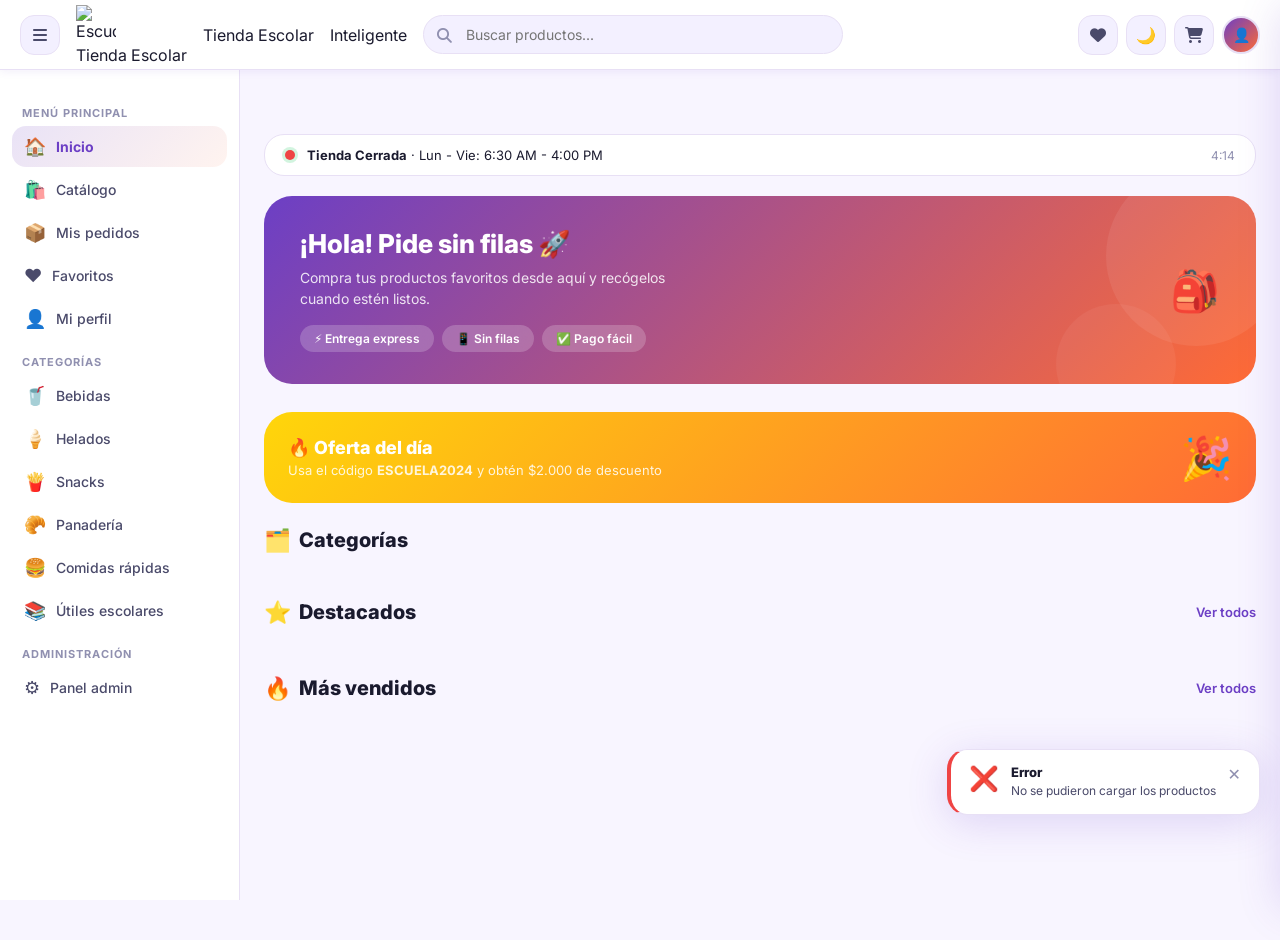
==== commit 6090b0e1: "logop, bie" ====
--- a/index.html
+++ b/index.html
@@ -5,9 +5,13 @@
   <meta name="viewport" content="width=device-width, initial-scale=1.0, maximum-scale=1.0">
   <!-- Imagen del logo y el título en la página -->
   <div style="display: flex; align-items: center; gap: 10px;">
-    <img src="https://encrypted-tbn0.gstatic.com/images?q=tbn:ANd9GcT8pItAChjYKH1X-4SoTIU0Hkp2IvSZKkjf7-BfWijtH3ApeYAh5SP6_Mg&s=10" alt="Logo Tienda Escolar Inteligente IUC" width="50" height="50">
-    <h1>Tienda Escolar Inteligente</h1>
-  </div>
+  <img 
+    src="https://encrypted-tbn0.gstatic.com/images?q=tbn:ANd9GcT8pItAChjYKH1X-4SoTIU0Hkp2IvSZKkjf7-BfWijtH3ApeYAh5SP6_Mg&s=10" 
+    alt="Logo Tienda Escolar IUC" 
+    style="height: 40px; width: auto;"
+  >
+  <span style="font-weight: bold; font-size: 1.2rem;">Tienda Escolar</span>
+</div>
   <meta name="description" content="Tienda escolar digital - Compra sin filas desde tu celular o computadora">
   <meta name="theme-color" content="#6c3fc5">
   <meta name="apple-mobile-web-app-capable" content="yes">
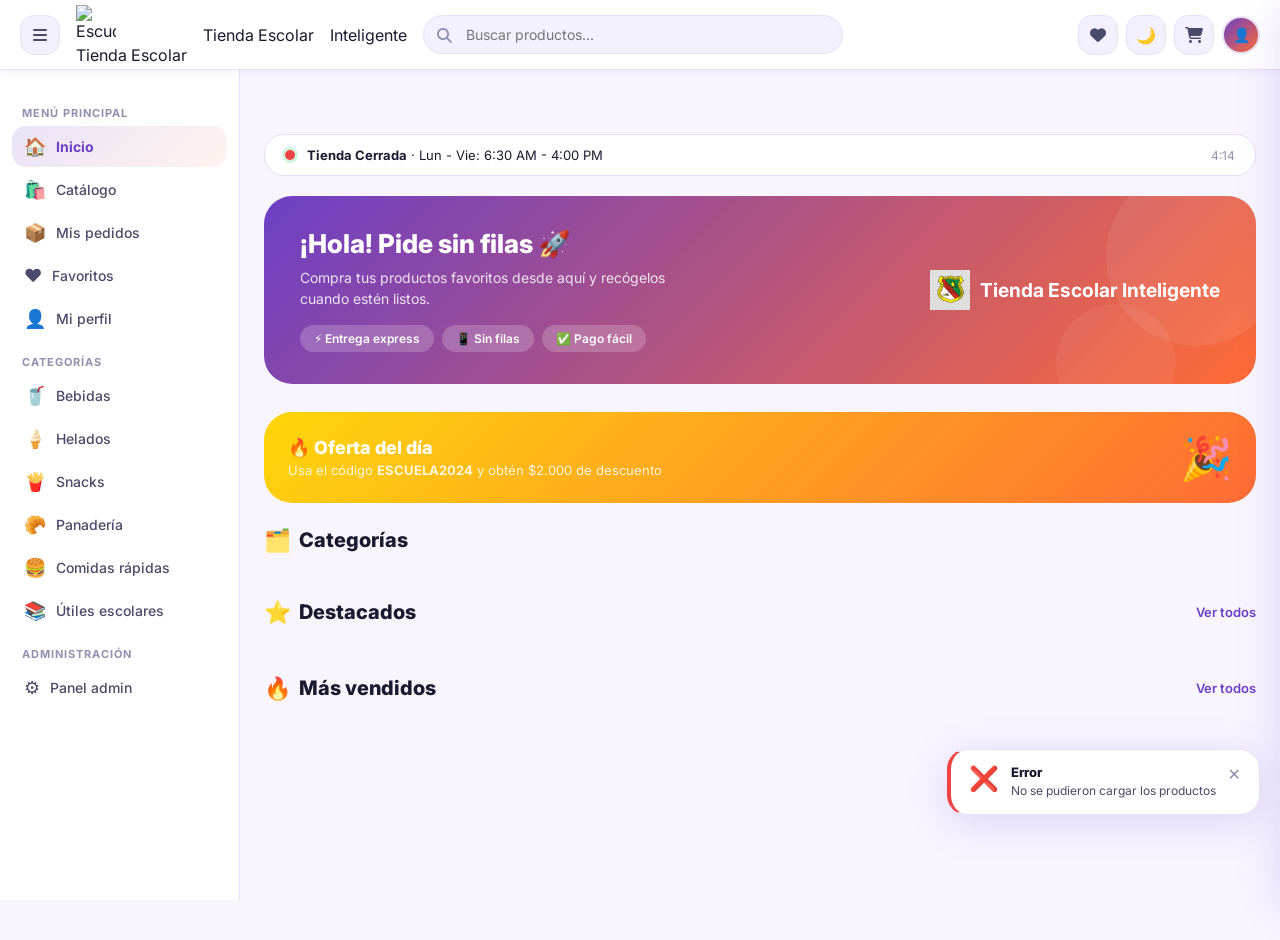
==== commit c7fecfc2: "comprobar error" ====
--- a/index.html
+++ b/index.html
@@ -5,12 +5,12 @@
   <meta name="viewport" content="width=device-width, initial-scale=1.0, maximum-scale=1.0">
   <!-- Imagen del logo y el título en la página -->
   <div style="display: flex; align-items: center; gap: 10px;">
-  <img 
-    src="https://encrypted-tbn0.gstatic.com/images?q=tbn:ANd9GcT8pItAChjYKH1X-4SoTIU0Hkp2IvSZKkjf7-BfWijtH3ApeYAh5SP6_Mg&s=10" 
-    alt="Logo Tienda Escolar IUC" 
-    style="height: 40px; width: auto;"
-  >
-  <span style="font-weight: bold; font-size: 1.2rem;">Tienda Escolar</span>
+    <img 
+        src="recursos/Gemini_Generated_Image_6rd7bi6rd7bi6rd7.jpeg" 
+        alt="Logo Tienda Escolar IUC" 
+        style="height: 40px; width: auto;"
+    >
+    <span style="font-weight: bold; font-size: 1.2rem;">Tienda Escolar Inteligente IUC</span>
 </div>
   <meta name="description" content="Tienda escolar digital - Compra sin filas desde tu celular o computadora">
   <meta name="theme-color" content="#6c3fc5">
@@ -171,7 +171,14 @@
             <div class="hero-chip">✅ Pago fácil</div>
           </div>
         </div>
-        <div class="hero-emoji">🎒</div>
+      <div style="display: flex; align-items: center; gap: 10px;">
+    <img 
+        src="recursos/Gemini_Generated_Image_6rd7bi6rd7bi6rd7.jpeg" 
+        alt="Logo Tienda Escolar IUC" 
+        style="height: 40px; width: auto;"
+    >
+    <span style="font-weight: bold; font-size: 1.2rem;">Tienda Escolar Inteligente</span>
+</div>
       </div>
 
       <!-- Promo Banner -->
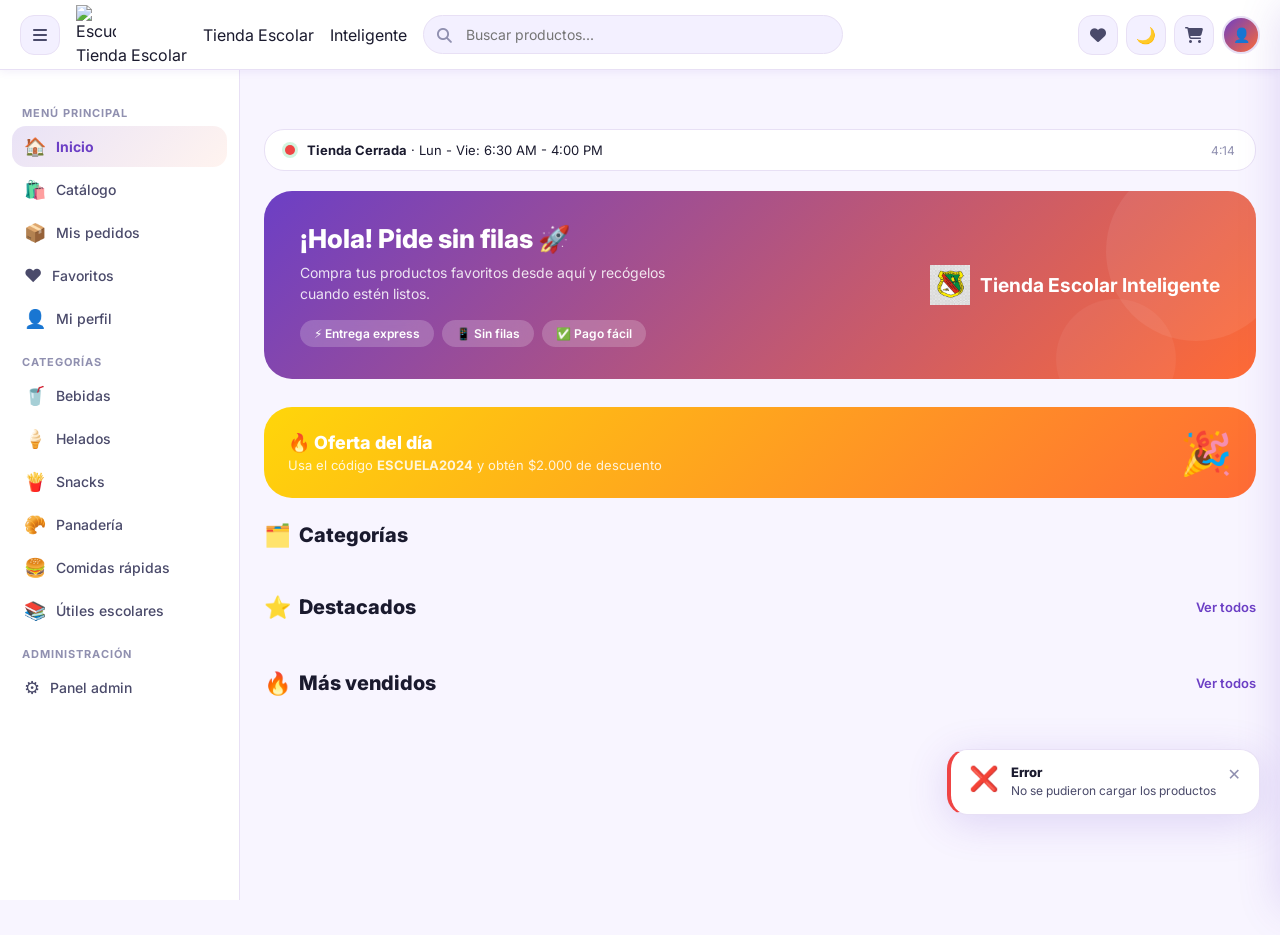
==== commit ccd170b6: "hi" ====
--- a/index.html
+++ b/index.html
@@ -4,13 +4,13 @@
   <meta charset="UTF-8">
   <meta name="viewport" content="width=device-width, initial-scale=1.0, maximum-scale=1.0">
   <!-- Imagen del logo y el título en la página -->
-  <div style="display: flex; align-items: center; gap: 10px;">
+  <div style="display: flex; align-items: center; gap: 8px;">
     <img 
-        src="recursos/Gemini_Generated_Image_6rd7bi6rd7bi6rd7.jpeg" 
+        src="recursos/13e27d55-15d4-43e6-a0e0-bc6d431a20ef.png" 
         alt="Logo Tienda Escolar IUC" 
-        style="height: 40px; width: auto;"
+        style="height: 35px; width: auto; object-fit: contain;"
     >
-    <span style="font-weight: bold; font-size: 1.2rem;">Tienda Escolar Inteligente IUC</span>
+    <span style="font-weight: bold; font-size: 1rem; white-space: nowrap;">Tienda Escolar Inteligente</span>
 </div>
   <meta name="description" content="Tienda escolar digital - Compra sin filas desde tu celular o computadora">
   <meta name="theme-color" content="#6c3fc5">
@@ -173,7 +173,7 @@
         </div>
       <div style="display: flex; align-items: center; gap: 10px;">
     <img 
-        src="recursos/Gemini_Generated_Image_6rd7bi6rd7bi6rd7.jpeg" 
+        src="recursos/13e27d55-15d4-43e6-a0e0-bc6d431a20ef.png" 
         alt="Logo Tienda Escolar IUC" 
         style="height: 40px; width: auto;"
     >
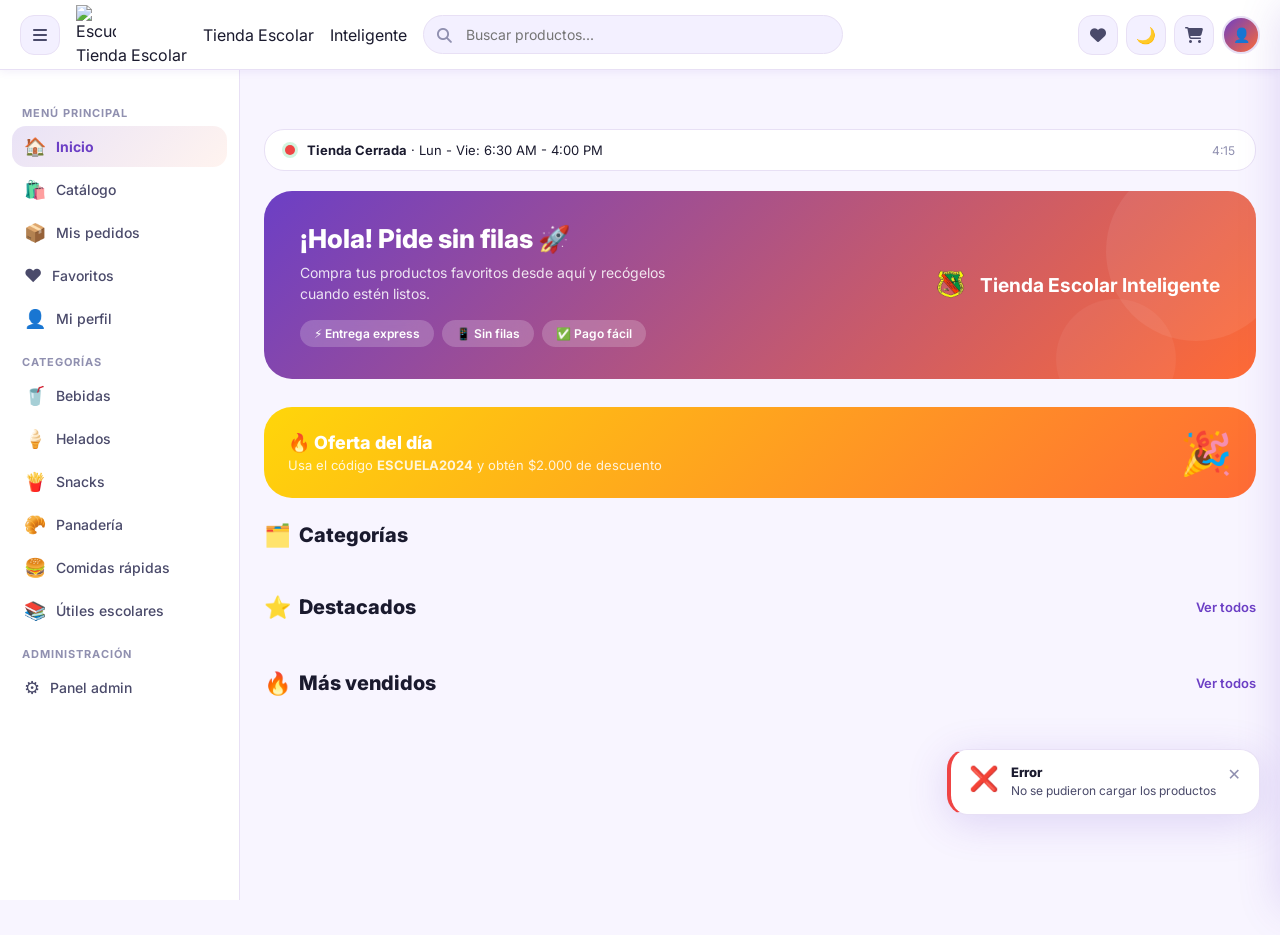
==== commit 3965d244: "jeje" ====
--- a/index.html
+++ b/index.html
@@ -6,7 +6,7 @@
   <!-- Imagen del logo y el título en la página -->
   <div style="display: flex; align-items: center; gap: 8px;">
     <img 
-        src="recursos/13e27d55-15d4-43e6-a0e0-bc6d431a20ef.png" 
+        src="recursos/images-removebg-preview.png" 
         alt="Logo Tienda Escolar IUC" 
         style="height: 35px; width: auto; object-fit: contain;"
     >
@@ -173,7 +173,7 @@
         </div>
       <div style="display: flex; align-items: center; gap: 10px;">
     <img 
-        src="recursos/13e27d55-15d4-43e6-a0e0-bc6d431a20ef.png" 
+        src="recursos/images-removebg-preview.png" 
         alt="Logo Tienda Escolar IUC" 
         style="height: 40px; width: auto;"
     >
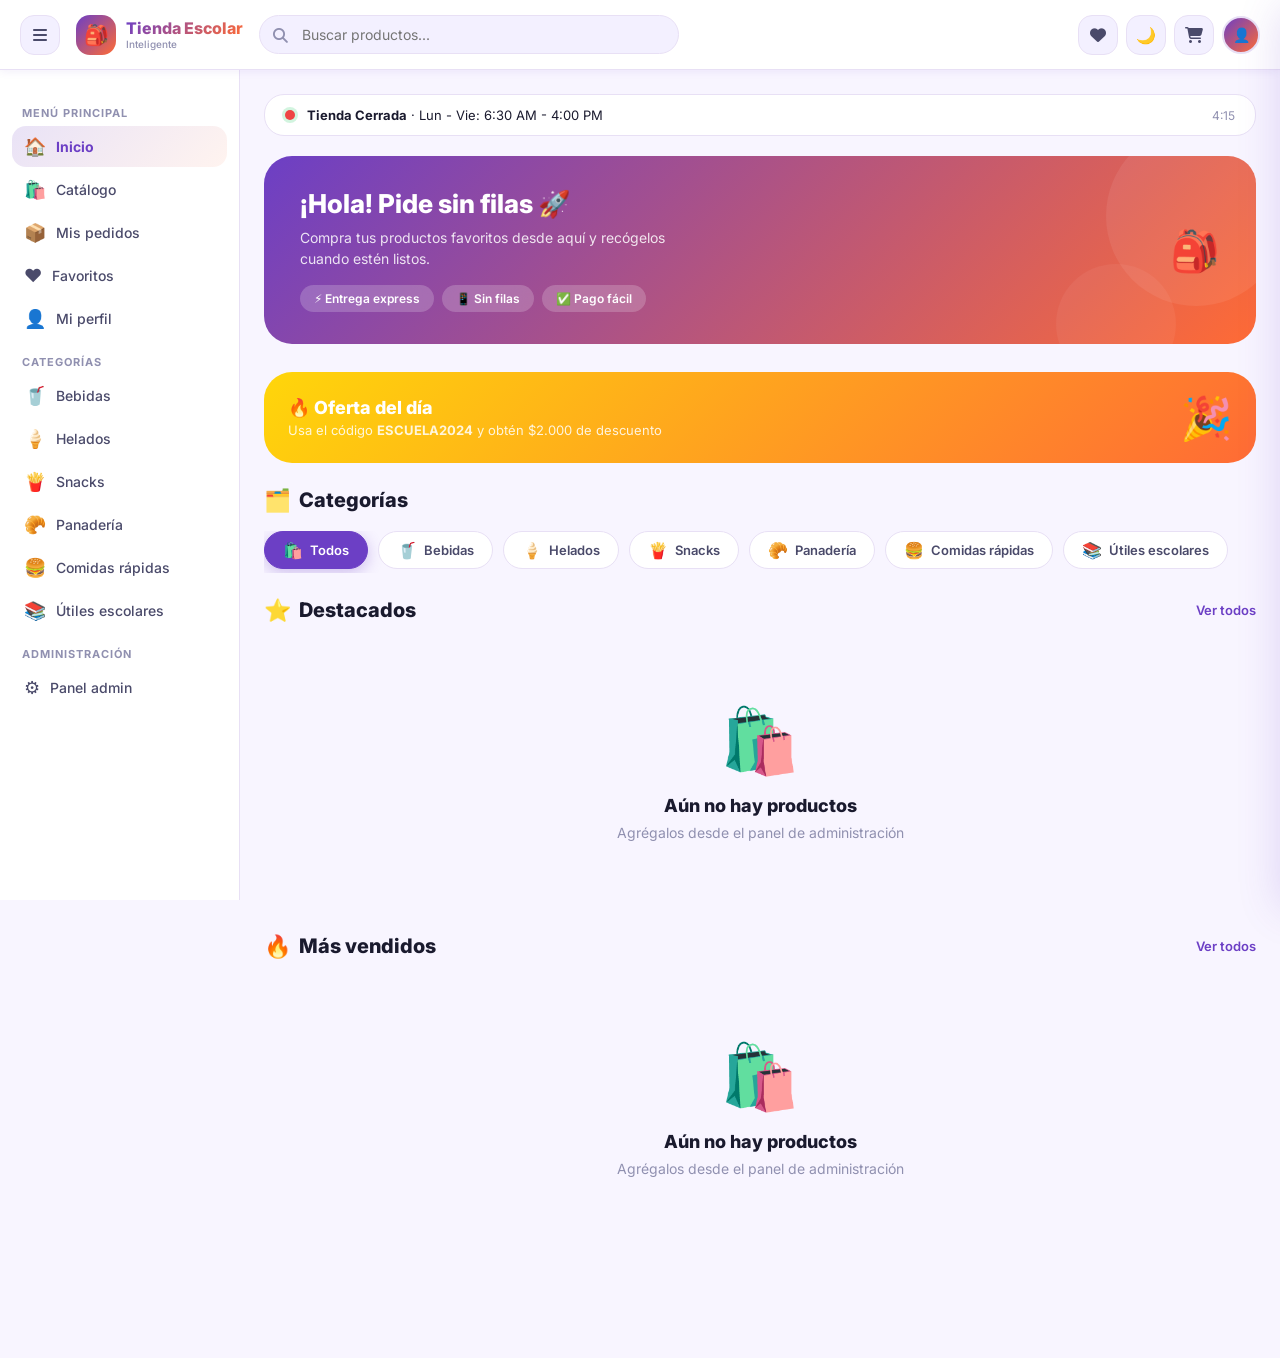
==== commit 26d5429d: "Primera versión de la Tienda Escolar" ====
--- a/index.html
+++ b/index.html
@@ -3,16 +3,8 @@
 <head>
   <meta charset="UTF-8">
   <meta name="viewport" content="width=device-width, initial-scale=1.0, maximum-scale=1.0">
-  <!-- Imagen del logo y el título en la página -->
-  <div style="display: flex; align-items: center; gap: 8px;">
-    <img 
-        src="recursos/images-removebg-preview.png" 
-        alt="Logo Tienda Escolar IUC" 
-        style="height: 35px; width: auto; object-fit: contain;"
-    >
-    <span style="font-weight: bold; font-size: 1rem; white-space: nowrap;">Tienda Escolar Inteligente</span>
-</div>
-  <meta name="description" content="Tienda escolar digital - Compra sin filas desde tu celular o computadora">
+  <title>Tienda Escolar Inteligente 🎒</title>
+  <meta name="description" content="Tienda escolar digital - Compra sin filas desde tu celular o computador">
   <meta name="theme-color" content="#6c3fc5">
   <meta name="apple-mobile-web-app-capable" content="yes">
   <meta name="apple-mobile-web-app-status-bar-style" content="black-translucent">
@@ -32,10 +24,9 @@
     <i class="fas fa-bars"></i>
   </button>
 
- <div class="logo-container">
-    <img src="img/escudo.png" alt="Escudo Instituto Universitario Manizales" class="logo-icon" style="width: 40px; height: 40px; object-fit: contain;">
-    <span class="brand-title">Tienda Escolar</span>
-</div>
+  <div class="topbar-logo">
+    <div class="logo-icon">🎒</div>
+    <div>
       <div class="logo-text">Tienda Escolar</div>
       <div class="logo-sub">Inteligente</div>
     </div>
@@ -171,14 +162,7 @@
             <div class="hero-chip">✅ Pago fácil</div>
           </div>
         </div>
-      <div style="display: flex; align-items: center; gap: 10px;">
-    <img 
-        src="recursos/images-removebg-preview.png" 
-        alt="Logo Tienda Escolar IUC" 
-        style="height: 40px; width: auto;"
-    >
-    <span style="font-weight: bold; font-size: 1.2rem;">Tienda Escolar Inteligente</span>
-</div>
+        <div class="hero-emoji">🎒</div>
       </div>
 
       <!-- Promo Banner -->
@@ -613,6 +597,7 @@
 <canvas id="hiddenVoucherCanvas" style="display:none"></canvas>
 
 <!-- ===== SCRIPTS ===== -->
+<script src="js/db.js"></script>
 <script src="js/app.js"></script>
 </body>
 </html>
--- a/css/style.css
+++ b/css/style.css
@@ -110,22 +110,12 @@
   gap: 10px;
   flex-shrink: 0;
 }
-
 .topbar-logo .logo-icon {
-  width: 40px;
-  height: 40px;
-  flex-shrink: 0;
-  display: flex;
-  align-items: center;
-  justify-content: center;
-  overflow: hidden;
-}
-
-.topbar-logo .logo-icon img {
-  width: 100%;
-  height: 100%;
-  object-fit: contain;
-  display: block;
+  width: 40px; height: 40px;
+  background: linear-gradient(135deg, var(--primary), var(--secondary));
+  border-radius: var(--radius-md);
+  display: flex; align-items: center; justify-content: center;
+  font-size: 20px;
 }
 .topbar-logo .logo-text {
   font-size: 16px;
@@ -357,7 +347,6 @@
   display: flex; align-items: center; gap: 5px;
 }
 .hero-emoji { font-size: 40px; z-index: 1; }
-
 /* --- Section Titles --- */
 .section-header {
   display: flex;
